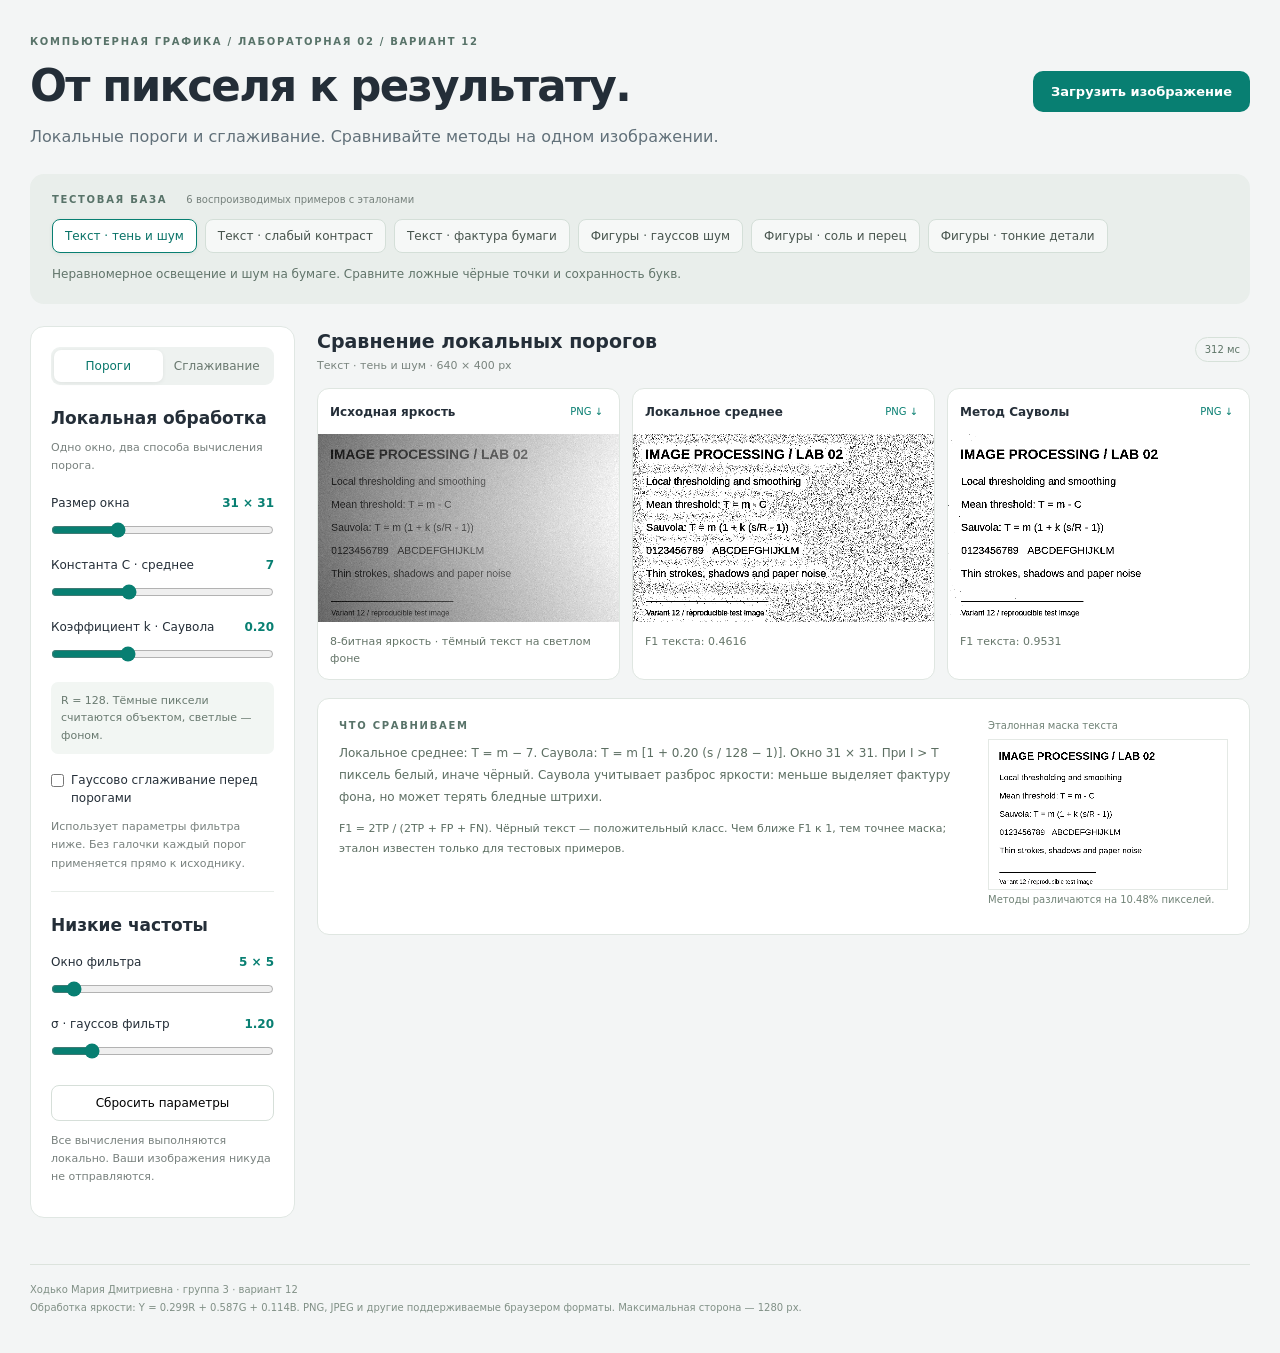
==== lab2/index.html @ 7eb2e22b "Add lab 2: local thresholds, smoothing filters, test images and report" ====
<!doctype html><html lang="ru"><head><meta charset="utf-8"><meta name="viewport" content="width=device-width,initial-scale=1"><title>Обработка изображений · Лабораторная №2</title><link rel="stylesheet" href="style.css"></head>
<body><main>
<header><div><div class="eyebrow">КОМПЬЮТЕРНАЯ ГРАФИКА / ЛАБОРАТОРНАЯ 02 / ВАРИАНТ 12</div><h1>От пикселя к результату.</h1><p>Локальные пороги и сглаживание. Сравнивайте методы на одном изображении.</p></div><label class="upload">Загрузить изображение<input id="file" type="file" accept="image/*"></label></header>
<section class="examples"><div class="section-label">ТЕСТОВАЯ БАЗА <span>6 воспроизводимых примеров с эталонами</span></div><div id="demos" class="demo-list"></div><p id="description"></p></section>
<div class="workspace"><aside><div class="tabs" role="group" aria-label="Режим обработки"><button id="thresholdTab" class="active" aria-pressed="true">Пороги</button><button id="smoothTab" aria-pressed="false">Сглаживание</button></div>
<div id="thresholdControls"><h2>Локальная обработка</h2><p class="hint">Одно окно, два способа вычисления порога.</p><label class="control">Размер окна <output id="windowOut">31 × 31</output><input id="window" type="range" min="3" max="101" step="2" value="31"></label><label class="control">Константа C · среднее <output id="cOut">7</output><input id="c" type="range" min="-10" max="40" step="1" value="7"></label><label class="control">Коэффициент k · Саувола <output id="kOut">0.20</output><input id="k" type="range" min="0" max="0.6" step="0.01" value="0.2"></label><div class="note">R = 128. Тёмные пиксели считаются объектом, светлые — фоном.</div><label class="check"><input id="prefilter" type="checkbox"> Гауссово сглаживание перед порогами</label><p class="hint">Использует параметры фильтра ниже. Без галочки каждый порог применяется прямо к исходнику.</p></div>
<div id="filterControls"><h2>Низкие частоты</h2><label class="control">Окно фильтра <output id="kernelOut">5 × 5</output><input id="kernel" type="range" min="3" max="31" step="2" value="5"></label><label class="control">σ · гауссов фильтр <output id="sigmaOut">1.20</output><input id="sigma" type="range" min="0.3" max="6" step="0.1" value="1.2"></label></div><button id="reset" class="secondary">Сбросить параметры</button><p class="hint">Все вычисления выполняются локально. Ваши изображения никуда не отправляются.</p></aside>
<section class="results" aria-label="Сравнение изображений"><div class="result-header"><div><h2 id="modeTitle">Сравнение локальных порогов</h2><p id="meta"></p></div><span id="elapsed" class="badge"></span></div><div class="cards">
<article class="image-card"><div class="card-title"><h3>Исходная яркость</h3><button data-save="original" aria-label="Сохранить исходную яркость">PNG ↓</button></div><canvas id="original" tabindex="0" role="img" aria-label="Исходное изображение в градациях серого"></canvas><div class="metric" id="metricOriginal"></div></article>
<article class="image-card"><div class="card-title"><h3 id="titleA">Локальное среднее</h3><button data-save="resultA" aria-label="Сохранить результат первого метода">PNG ↓</button></div><canvas id="resultA" tabindex="0" role="img" aria-label="Результат первого метода"></canvas><div class="metric" id="metricA"></div></article>
<article class="image-card"><div class="card-title"><h3 id="titleB">Метод Сауволы</h3><button data-save="resultB" aria-label="Сохранить результат второго метода">PNG ↓</button></div><canvas id="resultB" tabindex="0" role="img" aria-label="Результат второго метода"></canvas><div class="metric" id="metricB"></div></article>
</div><div class="analysis"><div><div class="section-label">ЧТО СРАВНИВАЕМ</div><p id="explanation"></p><p id="metricExplanation" class="hint"></p></div><div class="reference"><span id="referenceTitle">Эталон</span><canvas id="reference" tabindex="0" role="img" aria-label="Эталон или разность результатов"></canvas><span id="difference"></span></div></div></section></div>
<p id="status" role="status" aria-live="polite"></p><footer>Ходько Мария Дмитриевна · группа 3 · вариант 12<br>Обработка яркости: Y = 0.299R + 0.587G + 0.114B. PNG, JPEG и другие поддерживаемые браузером форматы. Максимальная сторона — 1280 px.</footer>
</main><dialog id="zoom"><button id="closeZoom" autofocus>Закрыть ×</button><img id="zoomImage" alt="Изображение в полном размере"></dialog><script src="processing.js"></script><script src="demos.js"></script><script src="app.js"></script></body></html>
---- lab2/style.css ----
:root{font-family:system-ui,-apple-system,sans-serif;color:#242e38;background:#f3f5f5;accent-color:#087f72}*{box-sizing:border-box}body{margin:0}main{max-width:1500px;margin:auto;padding:36px 30px}header{display:flex;align-items:center;justify-content:space-between;gap:24px}h1{font-size:clamp(28px,3.4vw,46px);letter-spacing:-1.7px;line-height:1.15;margin:14px 0}header p{margin-bottom:0;color:#62717a}.eyebrow,.section-label{font-size:10px;font-weight:800;letter-spacing:1.7px;color:#587369}.section-label span{letter-spacing:0;font-weight:400;margin-left:14px;color:#76817c}button,.upload{font:inherit;cursor:pointer}.upload{position:relative;display:inline-flex;background:#087f72;color:white;padding:13px 18px;border-radius:10px;white-space:nowrap;font-size:13px;font-weight:600}.upload input{position:absolute;inset:0;opacity:0;width:100%;cursor:pointer}.upload:focus-within{outline:3px solid #5fc9b3;outline-offset:3px}.examples{margin:28px 0 22px;padding:20px 22px;background:#e9eeeb;border-radius:14px}.demo-list{display:flex;gap:8px;flex-wrap:wrap;margin-top:14px}.demo-list button{background:#fff9;border:1px solid #d4dfd8;border-radius:8px;padding:9px 12px;font-size:12px;color:#47544d}.demo-list button.active{background:#fff;border-color:#087f72;color:#087267;box-shadow:0 1px 4px #194c2012}.examples p{font-size:12px;margin:12px 0 0;line-height:1.6;color:#61746a}.workspace{display:grid;grid-template-columns:265px minmax(0,1fr);gap:22px}aside{padding:20px;background:#fff;border:1px solid #e0e7e3;border-radius:14px}.tabs{display:flex;padding:3px;background:#eef2f0;border-radius:9px}.tabs button{border:0;background:transparent;padding:9px 6px;border-radius:7px;flex:1;font-size:12px;color:#69786f}.tabs .active{background:#fff;color:#08776b;box-shadow:0 1px 4px #0001}h2{font-size:17px;margin:23px 0 9px}h3{font-size:12px;font-weight:650;margin:0}.hint{font-size:11px;line-height:1.65;color:#78817e}.control{display:block;font-size:12px;margin:20px 0}.control output{float:right;font-variant-numeric:tabular-nums;font-weight:600;color:#087f72}.control input{display:block;width:100%;margin:12px 0 0}.note{padding:10px;background:#f2f6f3;border-radius:7px;font-size:11px;line-height:1.6;color:#697a70}.check{display:flex;align-items:flex-start;gap:7px;font-size:12px;margin-top:17px;line-height:1.5}.check input{margin:3px 0}#filterControls{border-top:1px solid #e8ede9;margin-top:18px}.secondary{width:100%;padding:10px;border:1px solid #d6dfd9;border-radius:8px;background:white;font-size:12px;margin-top:6px}.result-header{display:flex;align-items:center;justify-content:space-between;gap:10px;margin:0 0 16px}.result-header h2{font-size:19px;margin:4px 0 7px}.result-header p{font-size:11px;color:#79847e;margin:0}.badge{font-size:10px;color:#5e7567;border:1px solid #d6e1d9;border-radius:20px;padding:6px 9px;white-space:nowrap}.cards{display:grid;grid-template-columns:repeat(3,minmax(0,1fr));gap:12px}.image-card{background:white;border:1px solid #dfe6e1;border-radius:12px;overflow:hidden}.card-title{padding:13px 12px;display:flex;align-items:center;justify-content:space-between;gap:5px}.card-title button{border:0;background:transparent;font-size:10px;color:#087f72;padding:4px}.image-card canvas{display:block;width:100%;height:auto;background:#f1f2f1;cursor:zoom-in}.metric{padding:12px;font-size:11px;line-height:1.5;color:#657569;min-height:48px;font-variant-numeric:tabular-nums}.analysis{margin-top:18px;display:grid;grid-template-columns:1fr 240px;gap:25px;padding:21px;background:white;border:1px solid #dfe6e1;border-radius:12px;align-items:start}.analysis p{font-size:12px;line-height:1.8;margin-bottom:0;color:#5c6e62}.analysis .hint{font-size:11px}.reference span{font-size:10px;color:#708276;display:block;margin-bottom:8px}.reference canvas{width:100%;height:auto;border:1px solid #e4e9e5;cursor:zoom-in}button:focus-visible,canvas:focus-visible{outline:3px solid #62c8b0;outline-offset:3px}footer{border-top:1px solid #dce3dd;margin-top:18px;padding-top:16px;font-size:10px;line-height:1.8;color:#809086}#status{font-size:12px;color:#a2432e;min-height:16px}dialog{border:1px solid #d4ded6;border-radius:14px;max-width:95vw;max-height:95vh;padding:18px}dialog::backdrop{background:#153228a8}dialog img{display:block;max-width:88vw;max-height:80vh;object-fit:contain}dialog button{display:block;margin:0 0 12px auto;border:0;background:#eef5f0;padding:8px 14px;border-radius:7px}@media(max-width:1100px){.workspace{grid-template-columns:225px minmax(0,1fr)}.cards{grid-template-columns:1fr}.image-card canvas{max-height:300px;object-fit:contain}.analysis{grid-template-columns:1fr}.reference{max-width:320px}}@media(max-width:650px){main{padding:22px 14px}header{display:block}.upload{margin-top:18px}.workspace{grid-template-columns:1fr}.examples{padding:17px}.section-label span{display:block;margin:8px 0 0}.analysis{padding:16px}.result-header h2{font-size:17px}}
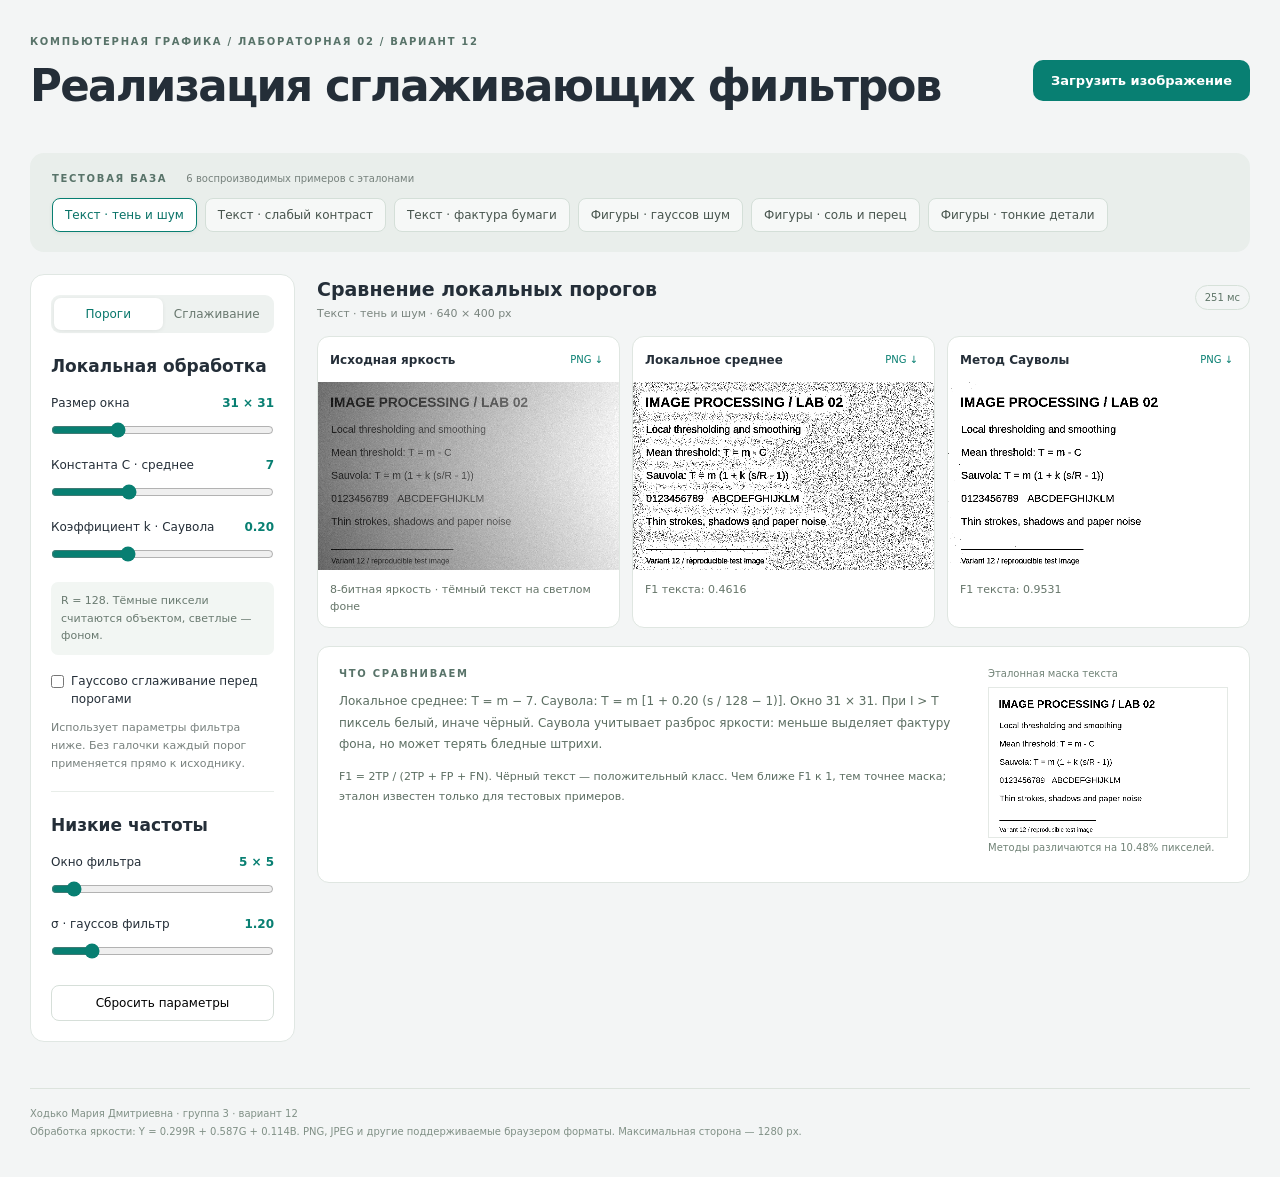
==== commit c346fc20: "Simplify lab 2 interface text and update heading" ====
--- a/lab2/index.html
+++ b/lab2/index.html
@@ -1,10 +1,10 @@
 <!doctype html><html lang="ru"><head><meta charset="utf-8"><meta name="viewport" content="width=device-width,initial-scale=1"><title>Обработка изображений · Лабораторная №2</title><link rel="stylesheet" href="style.css"></head>
 <body><main>
-<header><div><div class="eyebrow">КОМПЬЮТЕРНАЯ ГРАФИКА / ЛАБОРАТОРНАЯ 02 / ВАРИАНТ 12</div><h1>От пикселя к результату.</h1><p>Локальные пороги и сглаживание. Сравнивайте методы на одном изображении.</p></div><label class="upload">Загрузить изображение<input id="file" type="file" accept="image/*"></label></header>
+<header><div><div class="eyebrow">КОМПЬЮТЕРНАЯ ГРАФИКА / ЛАБОРАТОРНАЯ 02 / ВАРИАНТ 12</div><h1>Реализация сглаживающих фильтров</h1></div><label class="upload">Загрузить изображение<input id="file" type="file" accept="image/*"></label></header>
 <section class="examples"><div class="section-label">ТЕСТОВАЯ БАЗА <span>6 воспроизводимых примеров с эталонами</span></div><div id="demos" class="demo-list"></div><p id="description"></p></section>
 <div class="workspace"><aside><div class="tabs" role="group" aria-label="Режим обработки"><button id="thresholdTab" class="active" aria-pressed="true">Пороги</button><button id="smoothTab" aria-pressed="false">Сглаживание</button></div>
-<div id="thresholdControls"><h2>Локальная обработка</h2><p class="hint">Одно окно, два способа вычисления порога.</p><label class="control">Размер окна <output id="windowOut">31 × 31</output><input id="window" type="range" min="3" max="101" step="2" value="31"></label><label class="control">Константа C · среднее <output id="cOut">7</output><input id="c" type="range" min="-10" max="40" step="1" value="7"></label><label class="control">Коэффициент k · Саувола <output id="kOut">0.20</output><input id="k" type="range" min="0" max="0.6" step="0.01" value="0.2"></label><div class="note">R = 128. Тёмные пиксели считаются объектом, светлые — фоном.</div><label class="check"><input id="prefilter" type="checkbox"> Гауссово сглаживание перед порогами</label><p class="hint">Использует параметры фильтра ниже. Без галочки каждый порог применяется прямо к исходнику.</p></div>
-<div id="filterControls"><h2>Низкие частоты</h2><label class="control">Окно фильтра <output id="kernelOut">5 × 5</output><input id="kernel" type="range" min="3" max="31" step="2" value="5"></label><label class="control">σ · гауссов фильтр <output id="sigmaOut">1.20</output><input id="sigma" type="range" min="0.3" max="6" step="0.1" value="1.2"></label></div><button id="reset" class="secondary">Сбросить параметры</button><p class="hint">Все вычисления выполняются локально. Ваши изображения никуда не отправляются.</p></aside>
+<div id="thresholdControls"><h2>Локальная обработка</h2><label class="control">Размер окна <output id="windowOut">31 × 31</output><input id="window" type="range" min="3" max="101" step="2" value="31"></label><label class="control">Константа C · среднее <output id="cOut">7</output><input id="c" type="range" min="-10" max="40" step="1" value="7"></label><label class="control">Коэффициент k · Саувола <output id="kOut">0.20</output><input id="k" type="range" min="0" max="0.6" step="0.01" value="0.2"></label><div class="note">R = 128. Тёмные пиксели считаются объектом, светлые — фоном.</div><label class="check"><input id="prefilter" type="checkbox"> Гауссово сглаживание перед порогами</label><p class="hint">Использует параметры фильтра ниже. Без галочки каждый порог применяется прямо к исходнику.</p></div>
+<div id="filterControls"><h2>Низкие частоты</h2><label class="control">Окно фильтра <output id="kernelOut">5 × 5</output><input id="kernel" type="range" min="3" max="31" step="2" value="5"></label><label class="control">σ · гауссов фильтр <output id="sigmaOut">1.20</output><input id="sigma" type="range" min="0.3" max="6" step="0.1" value="1.2"></label></div><button id="reset" class="secondary">Сбросить параметры</button></aside>
 <section class="results" aria-label="Сравнение изображений"><div class="result-header"><div><h2 id="modeTitle">Сравнение локальных порогов</h2><p id="meta"></p></div><span id="elapsed" class="badge"></span></div><div class="cards">
 <article class="image-card"><div class="card-title"><h3>Исходная яркость</h3><button data-save="original" aria-label="Сохранить исходную яркость">PNG ↓</button></div><canvas id="original" tabindex="0" role="img" aria-label="Исходное изображение в градациях серого"></canvas><div class="metric" id="metricOriginal"></div></article>
 <article class="image-card"><div class="card-title"><h3 id="titleA">Локальное среднее</h3><button data-save="resultA" aria-label="Сохранить результат первого метода">PNG ↓</button></div><canvas id="resultA" tabindex="0" role="img" aria-label="Результат первого метода"></canvas><div class="metric" id="metricA"></div></article>
--- a/lab2/style.css
+++ b/lab2/style.css
@@ -1 +1,3 @@
 :root{font-family:system-ui,-apple-system,sans-serif;color:#242e38;background:#f3f5f5;accent-color:#087f72}*{box-sizing:border-box}body{margin:0}main{max-width:1500px;margin:auto;padding:36px 30px}header{display:flex;align-items:center;justify-content:space-between;gap:24px}h1{font-size:clamp(28px,3.4vw,46px);letter-spacing:-1.7px;line-height:1.15;margin:14px 0}header p{margin-bottom:0;color:#62717a}.eyebrow,.section-label{font-size:10px;font-weight:800;letter-spacing:1.7px;color:#587369}.section-label span{letter-spacing:0;font-weight:400;margin-left:14px;color:#76817c}button,.upload{font:inherit;cursor:pointer}.upload{position:relative;display:inline-flex;background:#087f72;color:white;padding:13px 18px;border-radius:10px;white-space:nowrap;font-size:13px;font-weight:600}.upload input{position:absolute;inset:0;opacity:0;width:100%;cursor:pointer}.upload:focus-within{outline:3px solid #5fc9b3;outline-offset:3px}.examples{margin:28px 0 22px;padding:20px 22px;background:#e9eeeb;border-radius:14px}.demo-list{display:flex;gap:8px;flex-wrap:wrap;margin-top:14px}.demo-list button{background:#fff9;border:1px solid #d4dfd8;border-radius:8px;padding:9px 12px;font-size:12px;color:#47544d}.demo-list button.active{background:#fff;border-color:#087f72;color:#087267;box-shadow:0 1px 4px #194c2012}.examples p{font-size:12px;margin:12px 0 0;line-height:1.6;color:#61746a}.workspace{display:grid;grid-template-columns:265px minmax(0,1fr);gap:22px}aside{padding:20px;background:#fff;border:1px solid #e0e7e3;border-radius:14px}.tabs{display:flex;padding:3px;background:#eef2f0;border-radius:9px}.tabs button{border:0;background:transparent;padding:9px 6px;border-radius:7px;flex:1;font-size:12px;color:#69786f}.tabs .active{background:#fff;color:#08776b;box-shadow:0 1px 4px #0001}h2{font-size:17px;margin:23px 0 9px}h3{font-size:12px;font-weight:650;margin:0}.hint{font-size:11px;line-height:1.65;color:#78817e}.control{display:block;font-size:12px;margin:20px 0}.control output{float:right;font-variant-numeric:tabular-nums;font-weight:600;color:#087f72}.control input{display:block;width:100%;margin:12px 0 0}.note{padding:10px;background:#f2f6f3;border-radius:7px;font-size:11px;line-height:1.6;color:#697a70}.check{display:flex;align-items:flex-start;gap:7px;font-size:12px;margin-top:17px;line-height:1.5}.check input{margin:3px 0}#filterControls{border-top:1px solid #e8ede9;margin-top:18px}.secondary{width:100%;padding:10px;border:1px solid #d6dfd9;border-radius:8px;background:white;font-size:12px;margin-top:6px}.result-header{display:flex;align-items:center;justify-content:space-between;gap:10px;margin:0 0 16px}.result-header h2{font-size:19px;margin:4px 0 7px}.result-header p{font-size:11px;color:#79847e;margin:0}.badge{font-size:10px;color:#5e7567;border:1px solid #d6e1d9;border-radius:20px;padding:6px 9px;white-space:nowrap}.cards{display:grid;grid-template-columns:repeat(3,minmax(0,1fr));gap:12px}.image-card{background:white;border:1px solid #dfe6e1;border-radius:12px;overflow:hidden}.card-title{padding:13px 12px;display:flex;align-items:center;justify-content:space-between;gap:5px}.card-title button{border:0;background:transparent;font-size:10px;color:#087f72;padding:4px}.image-card canvas{display:block;width:100%;height:auto;background:#f1f2f1;cursor:zoom-in}.metric{padding:12px;font-size:11px;line-height:1.5;color:#657569;min-height:48px;font-variant-numeric:tabular-nums}.analysis{margin-top:18px;display:grid;grid-template-columns:1fr 240px;gap:25px;padding:21px;background:white;border:1px solid #dfe6e1;border-radius:12px;align-items:start}.analysis p{font-size:12px;line-height:1.8;margin-bottom:0;color:#5c6e62}.analysis .hint{font-size:11px}.reference span{font-size:10px;color:#708276;display:block;margin-bottom:8px}.reference canvas{width:100%;height:auto;border:1px solid #e4e9e5;cursor:zoom-in}button:focus-visible,canvas:focus-visible{outline:3px solid #62c8b0;outline-offset:3px}footer{border-top:1px solid #dce3dd;margin-top:18px;padding-top:16px;font-size:10px;line-height:1.8;color:#809086}#status{font-size:12px;color:#a2432e;min-height:16px}dialog{border:1px solid #d4ded6;border-radius:14px;max-width:95vw;max-height:95vh;padding:18px}dialog::backdrop{background:#153228a8}dialog img{display:block;max-width:88vw;max-height:80vh;object-fit:contain}dialog button{display:block;margin:0 0 12px auto;border:0;background:#eef5f0;padding:8px 14px;border-radius:7px}@media(max-width:1100px){.workspace{grid-template-columns:225px minmax(0,1fr)}.cards{grid-template-columns:1fr}.image-card canvas{max-height:300px;object-fit:contain}.analysis{grid-template-columns:1fr}.reference{max-width:320px}}@media(max-width:650px){main{padding:22px 14px}header{display:block}.upload{margin-top:18px}.workspace{grid-template-columns:1fr}.examples{padding:17px}.section-label span{display:block;margin:8px 0 0}.analysis{padding:16px}.result-header h2{font-size:17px}}
+
+#description:empty{display:none}
